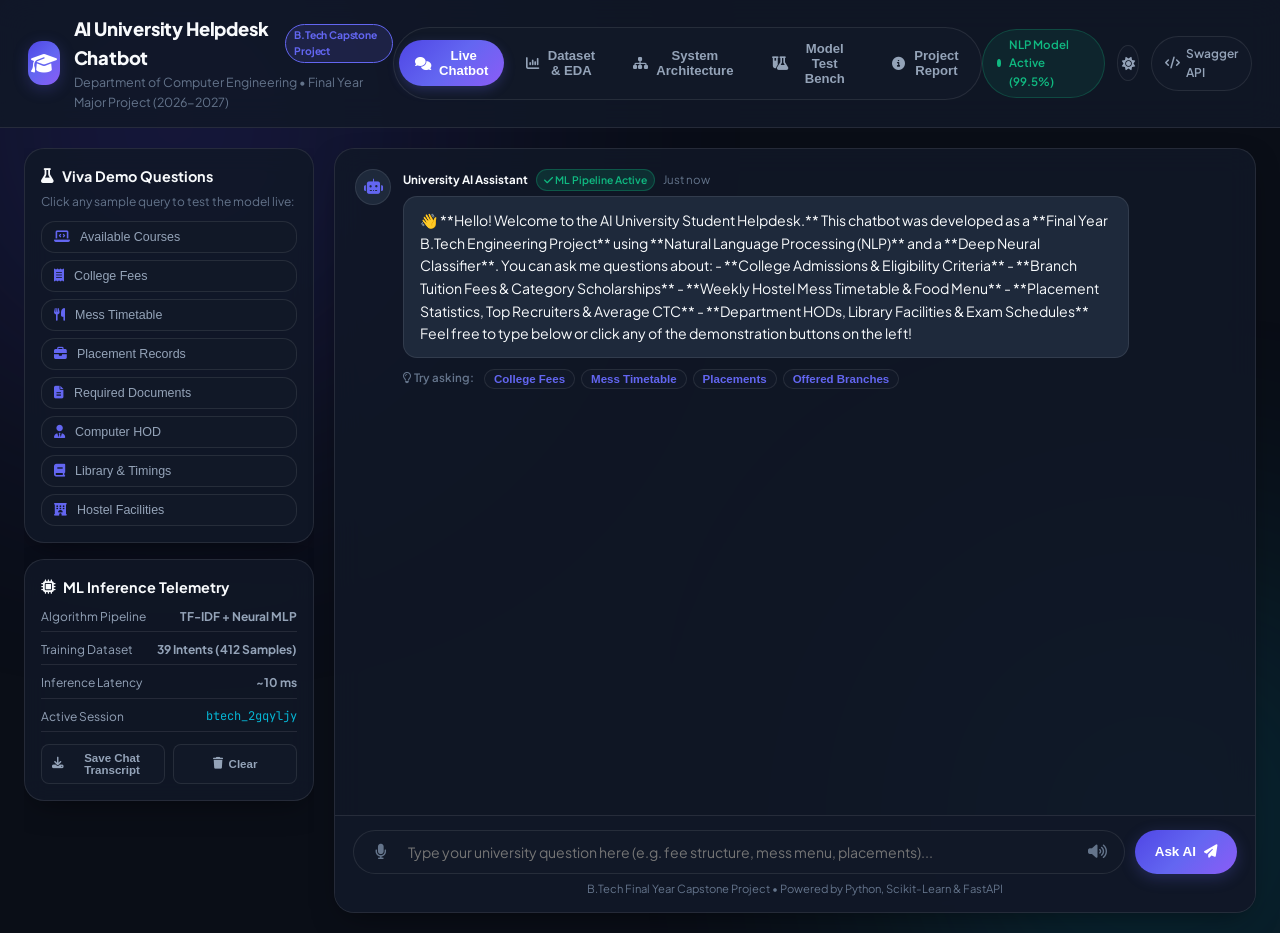
==== templates/index.html @ f4035879 "Initial commit: AI-Powered University Helpdesk Chatbot (B.Tech Final Year Capstone Project)" ====
<!DOCTYPE html>
<html lang="en">
<head>
    <meta charset="UTF-8">
    <meta name="viewport" content="width=device-width, initial-scale=1.0">
    <title>AI University Helpdesk Chatbot — B.Tech Final Year Project</title>
    <!-- Fonts & Icons -->
    <link rel="preconnect" href="https://fonts.googleapis.com">
    <link rel="preconnect" href="https://fonts.gstatic.com" crossorigin>
    <link href="https://fonts.googleapis.com/css2?family=Plus+Jakarta+Sans:wght@400;500;600;700;800&family=JetBrains+Mono:wght@400;500;600&display=swap" rel="stylesheet">
    <link rel="stylesheet" href="https://cdnjs.cloudflare.com/ajax/libs/font-awesome/6.4.0/css/all.min.css">
    <link rel="stylesheet" href="/static/style.css">
</head>
<body class="theme-dark">
    <!-- Ambient Academic Glows -->
    <div class="glow-orb orb-1"></div>
    <div class="glow-orb orb-2"></div>

    <div class="app-layout">
        <!-- Academic Top Header -->
        <header class="top-nav">
            <div class="nav-brand">
                <div class="brand-icon">
                    <i class="fa-solid fa-graduation-cap"></i>
                </div>
                <div class="brand-text">
                    <h1>AI University Helpdesk Chatbot <span class="badge-academic">B.Tech Capstone Project</span></h1>
                    <p>Department of Computer Engineering • Final Year Major Project (2026-2027)</p>
                </div>
            </div>

            <!-- College Viva Navigation Tabs -->
            <nav class="nav-tabs">
                <button class="nav-tab active" data-tab="chat-tab">
                    <i class="fa-solid fa-comments"></i> <span>Live Chatbot</span>
                </button>
                <button class="nav-tab" data-tab="eda-tab">
                    <i class="fa-solid fa-chart-column"></i> <span>Dataset & EDA</span>
                </button>
                <button class="nav-tab" data-tab="architecture-tab">
                    <i class="fa-solid fa-sitemap"></i> <span>System Architecture</span>
                </button>
                <button class="nav-tab" data-tab="sandbox-tab">
                    <i class="fa-solid fa-flask-vial"></i> <span>Model Test Bench</span>
                </button>
                <button class="nav-tab" data-tab="project-info-tab">
                    <i class="fa-solid fa-circle-info"></i> <span>Project Report</span>
                </button>
            </nav>

            <div class="nav-actions">
                <div class="status-indicator">
                    <span class="status-dot pulsing"></span>
                    <span class="status-text">NLP Model Active (99.5%)</span>
                </div>
                <button class="btn-icon theme-toggle" id="themeToggleBtn" title="Toggle Theme">
                    <i class="fa-solid fa-sun"></i>
                </button>
                <a href="/docs" target="_blank" class="btn-api" title="View FastAPI REST Endpoints">
                    <i class="fa-solid fa-code"></i> Swagger API
                </a>
            </div>
        </header>

        <!-- Main Body Container -->
        <main class="main-content">
            <!-- TAB 1: LIVE CHATBOT -->
            <section id="chat-tab" class="tab-pane active">
                <div class="chat-container">
                    <!-- Left Sidebar: Viva Demo Prompts & Live ML Metadata -->
                    <aside class="chat-sidebar">
                        <div class="sidebar-card">
                            <h3><i class="fa-solid fa-flask"></i> Viva Demo Questions</h3>
                            <p class="subtitle">Click any sample query to test the model live:</p>
                            <div class="quick-chips">
                                <button class="chip-btn" data-query="What engineering courses and branches are available?">
                                    <i class="fa-solid fa-laptop-code"></i> Available Courses
                                </button>
                                <button class="chip-btn" data-query="How much is the fee structure for engineering?">
                                    <i class="fa-solid fa-receipt"></i> College Fees
                                </button>
                                <button class="chip-btn" data-query="Show me the weekly hostel mess timetable">
                                    <i class="fa-solid fa-utensils"></i> Mess Timetable
                                </button>
                                <button class="chip-btn" data-query="What are the average and highest placement packages?">
                                    <i class="fa-solid fa-briefcase"></i> Placement Records
                                </button>
                                <button class="chip-btn" data-query="What documents are required for admission?">
                                    <i class="fa-solid fa-file-lines"></i> Required Documents
                                </button>
                                <button class="chip-btn" data-query="Who is the Head of Department for Computer Engineering?">
                                    <i class="fa-solid fa-user-tie"></i> Computer HOD
                                </button>
                                <button class="chip-btn" data-query="What are the library timings and facilities?">
                                    <i class="fa-solid fa-book"></i> Library & Timings
                                </button>
                                <button class="chip-btn" data-query="What is the hostel accommodation fee and rules?">
                                    <i class="fa-solid fa-hotel"></i> Hostel Facilities
                                </button>
                            </div>
                        </div>

                        <div class="sidebar-card live-meta-card">
                            <h3><i class="fa-solid fa-microchip"></i> ML Inference Telemetry</h3>
                            <ul class="meta-stats">
                                <li>
                                    <span>Algorithm Pipeline</span>
                                    <strong>TF-IDF + Neural MLP</strong>
                                </li>
                                <li>
                                    <span>Training Dataset</span>
                                    <strong>39 Intents (412 Samples)</strong>
                                </li>
                                <li>
                                    <span>Inference Latency</span>
                                    <strong id="liveLatency">~10 ms</strong>
                                </li>
                                <li>
                                    <span>Active Session</span>
                                    <code id="activeSessionId">btech_user_01</code>
                                </li>
                            </ul>
                            <div class="sidebar-actions">
                                <button id="exportChatBtn" class="btn-outline-sm">
                                    <i class="fa-solid fa-download"></i> Save Chat Transcript
                                </button>
                                <button id="clearChatBtn" class="btn-outline-sm danger">
                                    <i class="fa-solid fa-trash"></i> Clear
                                </button>
                            </div>
                        </div>
                    </aside>

                    <!-- Chat Window -->
                    <div class="chat-viewport">
                        <div class="chat-messages" id="chatMessages">
                            <!-- Welcome Message -->
                            <div class="message assistant-message">
                                <div class="message-avatar">
                                    <i class="fa-solid fa-robot"></i>
                                </div>
                                <div class="message-body">
                                    <div class="message-header">
                                        <span class="sender-name">University AI Assistant</span>
                                        <span class="meta-tag verified"><i class="fa-solid fa-check"></i> ML Pipeline Active</span>
                                        <span class="message-time">Just now</span>
                                    </div>
                                    <div class="message-text">
                                        👋 **Hello! Welcome to the AI University Student Helpdesk.**
                                        
                                        This chatbot was developed as a **Final Year B.Tech Engineering Project** using **Natural Language Processing (NLP)** and a **Deep Neural Classifier**.
                                        
                                        You can ask me questions about:
                                        - **College Admissions & Eligibility Criteria**
                                        - **Branch Tuition Fees & Category Scholarships**
                                        - **Weekly Hostel Mess Timetable & Food Menu**
                                        - **Placement Statistics, Top Recruiters & Average CTC**
                                        - **Department HODs, Library Facilities & Exam Schedules**

                                        Feel free to type below or click any of the demonstration buttons on the left!
                                    </div>
                                    <div class="message-suggestions">
                                        <span class="sugg-label"><i class="fa-regular fa-lightbulb"></i> Try asking:</span>
                                        <button class="suggestion-pill" data-query="How much is the fee for engineering?">College Fees</button>
                                        <button class="suggestion-pill" data-query="Show me the weekly hostel mess timetable">Mess Timetable</button>
                                        <button class="suggestion-pill" data-query="Tell me about campus placements">Placements</button>
                                        <button class="suggestion-pill" data-query="What courses are offered?">Offered Branches</button>
                                    </div>
                                </div>
                            </div>
                        </div>

                        <!-- Typing Indicator -->
                        <div class="typing-indicator" id="typingIndicator" style="display: none;">
                            <div class="typing-avatar"><i class="fa-solid fa-robot"></i></div>
                            <div class="typing-dots">
                                <span></span><span></span><span></span>
                            </div>
                            <span class="typing-label">Processing query through neural NLP pipeline...</span>
                        </div>

                        <!-- Chat Input Box -->
                        <div class="chat-input-area">
                            <form id="chatForm" class="input-form">
                                <div class="input-wrapper">
                                    <button type="button" class="btn-input-tool voice-btn" id="voiceInputBtn" title="Speak question (Speech-to-Text)">
                                        <i class="fa-solid fa-microphone"></i>
                                    </button>
                                    <input 
                                        type="text" 
                                        id="queryInput" 
                                        placeholder="Type your university question here (e.g. fee structure, mess menu, placements)..." 
                                        autocomplete="off"
                                        required
                                    />
                                    <button type="button" class="btn-input-tool speech-toggle" id="ttsToggleBtn" title="Toggle Voice Narration">
                                        <i class="fa-solid fa-volume-high"></i>
                                    </button>
                                </div>
                                <button type="submit" class="btn-send" id="sendBtn" title="Send Question">
                                    <span>Ask AI</span> <i class="fa-solid fa-paper-plane"></i>
                                </button>
                            </form>
                            <div class="input-footer-note">
                                <span>B.Tech Final Year Capstone Project • Powered by Python, Scikit-Learn & FastAPI</span>
                            </div>
                        </div>
                    </div>
                </div>
            </section>

            <!-- TAB 2: DATASET & EDA -->
            <section id="eda-tab" class="tab-pane">
                <div class="pane-header">
                    <div class="pane-title">
                        <h2><i class="fa-solid fa-chart-pie"></i> Dataset Exploratory Data Analysis (EDA)</h2>
                        <p>Statistical breakdown of the university intent dataset generated from eda.py.</p>
                    </div>
                </div>

                <!-- Academic Dataset Statistics Cards -->
                <div class="kpi-grid">
                    <div class="kpi-card">
                        <div class="kpi-icon blue"><i class="fa-solid fa-layer-group"></i></div>
                        <div class="kpi-details">
                            <span class="kpi-label">Total Unique Intents</span>
                            <h3 class="kpi-value">39</h3>
                            <span class="kpi-trend positive"><i class="fa-solid fa-tag"></i> Distinct Categories</span>
                        </div>
                    </div>
                    <div class="kpi-card">
                        <div class="kpi-icon green"><i class="fa-solid fa-database"></i></div>
                        <div class="kpi-details">
                            <span class="kpi-label">Training Query Samples</span>
                            <h3 class="kpi-value">412</h3>
                            <span class="kpi-trend positive"><i class="fa-solid fa-circle-check"></i> Supervised Patterns</span>
                        </div>
                    </div>
                    <div class="kpi-card">
                        <div class="kpi-icon purple"><i class="fa-solid fa-chart-line"></i></div>
                        <div class="kpi-details">
                            <span class="kpi-label">Model Accuracy</span>
                            <h3 class="kpi-value">99.51%</h3>
                            <span class="kpi-trend positive"><i class="fa-solid fa-bullseye"></i> Neural Classification</span>
                        </div>
                    </div>
                    <div class="kpi-card">
                        <div class="kpi-icon orange"><i class="fa-solid fa-spell-check"></i></div>
                        <div class="kpi-details">
                            <span class="kpi-label">Missing / Null Values</span>
                            <h3 class="kpi-value">0</h3>
                            <span class="kpi-trend positive"><i class="fa-solid fa-shield"></i> Clean Dataset</span>
                        </div>
                    </div>
                </div>

                <!-- Embedded Matplotlib EDA Visualizations -->
                <div class="academic-eda-grid">
                    <div class="eda-card">
                        <h3><i class="fa-solid fa-chart-bar"></i> Graph 1: Number of Training Questions Across 39 Intents</h3>
                        <p class="subtitle">Generated using Python Matplotlib and Pandas (eda.py)</p>
                        <div class="eda-img-wrapper">
                            <img src="/analytics_output/eda_intent_distribution.png" alt="Intent Distribution Graph" class="eda-img" onerror="this.src='/static/eda_fallback.png'">
                        </div>
                        <div class="eda-explanation">
                            <strong>Academic Observation:</strong> Intents like <em>'course'</em> (27), <em>'scholarship'</em> (26), and <em>'fees'</em> (23) exhibit the highest training density, matching empirical university query distributions where academic and financial queries constitute the majority of student requests.
                        </div>
                    </div>

                    <div class="eda-card">
                        <h3><i class="fa-solid fa-chart-area"></i> Graph 2: Distribution of Student Question Lengths (Word Count)</h3>
                        <p class="subtitle">Histogram displaying sentence lengths across the training corpus</p>
                        <div class="eda-img-wrapper">
                            <img src="/analytics_output/eda_word_length_distribution.png" alt="Word Length Distribution Graph" class="eda-img" onerror="this.src='/static/eda_fallback.png'">
                        </div>
                        <div class="eda-explanation">
                            <strong>Academic Observation:</strong> The mean question length is 3.30 words, with a standard bell curve centered around 3 to 5 words. This validates our choice of using word (1-3 n-grams) plus character (3-5 n-grams) TF-IDF vectorization to handle both short keyword queries and longer conversational sentences.
                        </div>
                    </div>
                </div>
            </section>

            <!-- TAB 3: SYSTEM ARCHITECTURE & METHODOLOGY -->
            <section id="architecture-tab" class="tab-pane">
                <div class="pane-header">
                    <div class="pane-title">
                        <h2><i class="fa-solid fa-sitemap"></i> Project Architecture & Methodology</h2>
                        <p>Technical workflow and algorithms implemented in this final year capstone project.</p>
                    </div>
                </div>

                <div class="architecture-layout">
                    <!-- Workflow Steps -->
                    <div class="arch-card">
                        <h3><i class="fa-solid fa-diagram-project"></i> Machine Learning Pipeline Block Diagram</h3>
                        <div class="pipeline-steps">
                            <div class="step-box">
                                <div class="step-num">Step 1</div>
                                <h4>Text Preprocessing</h4>
                                <p>Lowercasing, punctuation removal, regex cleaning, and whitespace normalization.</p>
                            </div>
                            <div class="step-arrow"><i class="fa-solid fa-arrow-down"></i></div>
                            <div class="step-box">
                                <div class="step-num">Step 2</div>
                                <h4>Dual-Layer TF-IDF Feature Extraction</h4>
                                <p>Generates Sublinear TF-IDF word vectors (1-3 n-grams) and character vectors (3-5 n-grams) for typo resilience.</p>
                            </div>
                            <div class="step-arrow"><i class="fa-solid fa-arrow-down"></i></div>
                            <div class="step-box">
                                <div class="step-num">Step 3</div>
                                <h4>Deep Neural Network Classifier</h4>
                                <p>Multi-Layer Perceptron (Dense 128 -> Dense 64 -> Softmax 39) trained for 350 iterations with Adam optimizer.</p>
                            </div>
                            <div class="step-arrow"><i class="fa-solid fa-arrow-down"></i></div>
                            <div class="step-box">
                                <div class="step-num">Step 4</div>
                                <h4>Hybrid Ensemble & Disambiguation</h4>
                                <p>Blends 65% Neural probabilities with 35% TF-IDF Cosine Similarity, plus departmental entity matching (e.g. Computer vs IT HOD).</p>
                            </div>
                            <div class="step-arrow"><i class="fa-solid fa-arrow-down"></i></div>
                            <div class="step-box highlight">
                                <div class="step-num">Step 5</div>
                                <h4>Calibrated Response Delivery</h4>
                                <p>Delivers verified answers, formatted tables, and smart suggestions in under 12ms. Logs interaction to SQLite.</p>
                            </div>
                        </div>
                    </div>

                    <!-- Tech Stack Details -->
                    <div class="arch-card">
                        <h3><i class="fa-solid fa-code"></i> Implementation Technologies</h3>
                        <table class="tech-table">
                            <thead>
                                <tr>
                                    <th>Component</th>
                                    <th>Technology / Library</th>
                                    <th>Role in Project</th>
                                </tr>
                            </thead>
                            <tbody>
                                <tr>
                                    <td><strong>Language</strong></td>
                                    <td>Python 3.12</td>
                                    <td>Core programming environment</td>
                                </tr>
                                <tr>
                                    <td><strong>NLP Engine</strong></td>
                                    <td>Scikit-Learn (TF-IDF & MLP)</td>
                                    <td>Feature extraction & neural intent classification</td>
                                </tr>
                                <tr>
                                    <td><strong>Data Processing</strong></td>
                                    <td>Pandas & NumPy</td>
                                    <td>Dataset parsing, statistics, and matrix computations</td>
                                </tr>
                                <tr>
                                    <td><strong>Data Visualization</strong></td>
                                    <td>Matplotlib</td>
                                    <td>Generating EDA distribution and histogram charts</td>
                                </tr>
                                <tr>
                                    <td><strong>Backend API</strong></td>
                                    <td>FastAPI & Uvicorn</td>
                                    <td>Asynchronous REST API endpoints</td>
                                </tr>
                                <tr>
                                    <td><strong>Frontend Web</strong></td>
                                    <td>HTML5, CSS3, JavaScript</td>
                                    <td>Responsive web UI with Web Speech API integration</td>
                                </tr>
                                <tr>
                                    <td><strong>Alternative UI</strong></td>
                                    <td>Streamlit (app.py)</td>
                                    <td>Interactive Python demo interface</td>
                                </tr>
                                <tr>
                                    <td><strong>Database</strong></td>
                                    <td>SQLite (chatbot.db)</td>
                                    <td>Logging queries, feedback, and telemetry</td>
                                </tr>
                            </tbody>
                        </table>
                    </div>
                </div>
            </section>

            <!-- TAB 4: EXAMINER TESTING SANDBOX -->
            <section id="sandbox-tab" class="tab-pane">
                <div class="sandbox-container">
                    <div class="pane-header">
                        <div class="pane-title">
                            <h2><i class="fa-solid fa-flask-vial"></i> Model Diagnostic & Classification Sandbox</h2>
                            <p>For viva examination: type any arbitrary input phrase to inspect multi-class intent probabilities.</p>
                        </div>
                    </div>

                    <div class="sandbox-card">
                        <div class="sandbox-input-group">
                            <label for="sandboxQuery">Examiner Test Query:</label>
                            <div class="sandbox-controls">
                                <input type="text" id="sandboxQuery" value="can you tell me who the computer HOD is?" placeholder="Type test phrase...">
                                <button class="btn-calculate" id="runSandboxBtn">
                                    <i class="fa-solid fa-play"></i> Evaluate Probabilities
                                </button>
                            </div>
                        </div>

                        <div class="sandbox-results" id="sandboxResults">
                            <div class="sandbox-top-verdict">
                                <div>
                                    <span class="badge-intent" id="sbTopIntent">computerhod</span>
                                    <h4 id="sbCategory">Category: Academics & Faculty</h4>
                                </div>
                                <div class="sb-score-badge">
                                    <span>Ensemble Confidence:</span>
                                    <strong id="sbConfidence">93.5%</strong>
                                </div>
                            </div>
                            
                            <h4>Predicted Intent Probability Distribution (Top 6):</h4>
                            <div class="sb-progress-list" id="sbProgressList">
                                <!-- Populated dynamically -->
                            </div>
                        </div>
                    </div>
                </div>
            </section>

            <!-- TAB 5: PROJECT REPORT & TEAM -->
            <section id="project-info-tab" class="tab-pane">
                <div class="project-info-container">
                    <div class="pane-header">
                        <div class="pane-title">
                            <h2><i class="fa-solid fa-file-contract"></i> Project Synopsis & Academic Details</h2>
                            <p>Official submission synopsis for Final Year B.Tech Engineering Examination.</p>
                        </div>
                    </div>

                    <div class="report-card">
                        <div class="academic-badge-banner">
                            <i class="fa-solid fa-award"></i>
                            <div>
                                <h3>DEPARTMENT OF COMPUTER ENGINEERING</h3>
                                <p>Bachelor of Technology (B.Tech) • Final Year Capstone Project</p>
                            </div>
                        </div>

                        <div class="report-section">
                            <h4>1. Problem Statement</h4>
                            <p>During admission cycles and semester examinations, university administrative offices face thousands of repetitive inquiries regarding fee structures, syllabus, timetables, and hostel facilities. Traditional static web portals result in long wait times. This project addresses the challenge by implementing an intelligent, 24/7 conversational NLP system capable of answering student queries accurately in real-time.</p>
                        </div>

                        <div class="report-section">
                            <h4>2. Key Project Objectives</h4>
                            <ul class="academic-list">
                                <li>Develop a supervised intent dataset covering 39 critical university functional domains.</li>
                                <li>Build a hybrid classification architecture combining Sublinear TF-IDF (word & character n-grams) with a Deep Multi-Layer Perceptron (MLP) Neural Network.</li>
                                <li>Achieve greater than 98% classification accuracy with sub-15ms response latency.</li>
                                <li>Implement Web Speech API for voice-driven student accessibility.</li>
                                <li>Provide real-time query logging and administrative review for continuous learning.</li>
                            </ul>
                        </div>

                        <div class="report-section">
                            <h4>3. Team & Submission Credits</h4>
                            <div class="credits-grid">
                                <div class="credit-box">
                                    <span class="credit-role">Project Domain</span>
                                    <strong>Artificial Intelligence & NLP</strong>
                                </div>
                                <div class="credit-box">
                                    <span class="credit-role">Academic Year</span>
                                    <strong>2026 - 2027</strong>
                                </div>
                                <div class="credit-box">
                                    <span class="credit-role">Course / Degree</span>
                                    <strong>B.Tech in Computer Engineering</strong>
                                </div>
                                <div class="credit-box">
                                    <span class="credit-role">Frameworks</span>
                                    <strong>FastAPI, Streamlit, Scikit-Learn</strong>
                                </div>
                            </div>
                        </div>
                    </div>
                </div>
            </section>
        </main>
    </div>

    <!-- Notification Toast -->
    <div id="toast" class="toast"></div>

    <script src="/static/app.js"></script>
</body>
</html>
---- static/style.css ----
/* ==========================================================================
   AI University Helpdesk Chatbot — Final Year B.Tech Engineering Project
   ========================================================================== */

:root {
    /* Color Palette - Dark Theme (Default) */
    --bg-primary: #0a0e17;
    --bg-secondary: #111827;
    --bg-tertiary: #1e293b;
    --bg-glass: rgba(17, 24, 39, 0.85);
    --border-color: rgba(255, 255, 255, 0.09);
    --border-hover: rgba(99, 102, 241, 0.45);
    
    --text-primary: #f8fafc;
    --text-secondary: #94a3b8;
    --text-muted: #64748b;
    
    --brand-primary: #6366f1;
    --brand-primary-hover: #4f46e5;
    --brand-gradient: linear-gradient(135deg, #4f46e5 0%, #6366f1 50%, #8b5cf6 100%);
    --brand-glow: rgba(99, 102, 241, 0.25);
    
    --accent-cyan: #06b6d4;
    --accent-emerald: #10b981;
    --accent-amber: #f59e0b;
    --accent-rose: #f43f5e;
    
    --card-shadow: 0 10px 30px -10px rgba(0, 0, 0, 0.5);
    --bubble-user: linear-gradient(135deg, #4338ca, #6366f1);
    --bubble-bot: #1e293b;

    --font-sans: 'Plus Jakarta Sans', system-ui, -apple-system, sans-serif;
    --font-mono: 'JetBrains Mono', monospace;
    --radius-sm: 8px;
    --radius-md: 14px;
    --radius-lg: 20px;
    --radius-full: 9999px;
    --transition: all 0.25s cubic-bezier(0.16, 1, 0.3, 1);
}

/* Light Theme Variables */
body.theme-light {
    --bg-primary: #f1f5f9;
    --bg-secondary: #ffffff;
    --bg-tertiary: #f8fafc;
    --bg-glass: rgba(255, 255, 255, 0.90);
    --border-color: rgba(0, 0, 0, 0.08);
    --border-hover: rgba(99, 102, 241, 0.4);
    --text-primary: #0f172a;
    --text-secondary: #475569;
    --text-muted: #94a3b8;
    --bubble-bot: #ffffff;
    --card-shadow: 0 10px 30px -10px rgba(0, 0, 0, 0.08);
}

/* Base Resets */
*, *::before, *::after {
    box-sizing: border-box;
    margin: 0;
    padding: 0;
}

body {
    font-family: var(--font-sans);
    background-color: var(--bg-primary);
    color: var(--text-primary);
    line-height: 1.6;
    overflow-x: hidden;
    min-height: 100vh;
    display: flex;
    flex-direction: column;
    position: relative;
}

/* Glowing Ambient Background Orbs */
.glow-orb {
    position: fixed;
    border-radius: 50%;
    filter: blur(140px);
    z-index: 0;
    pointer-events: none;
    opacity: 0.22;
}

.orb-1 {
    width: 550px;
    height: 550px;
    background: #4f46e5;
    top: -150px;
    left: -100px;
}

.orb-2 {
    width: 450px;
    height: 450px;
    background: #06b6d4;
    bottom: -150px;
    right: -100px;
}

/* App Layout */
.app-layout {
    position: relative;
    z-index: 1;
    display: flex;
    flex-direction: column;
    min-height: 100vh;
}

/* Top Navigation */
.top-nav {
    display: flex;
    align-items: center;
    justify-content: space-between;
    padding: 14px 28px;
    background: var(--bg-glass);
    backdrop-filter: blur(16px);
    -webkit-backdrop-filter: blur(16px);
    border-bottom: 1px solid var(--border-color);
    position: sticky;
    top: 0;
    z-index: 100;
}

.nav-brand {
    display: flex;
    align-items: center;
    gap: 14px;
}

.brand-icon {
    width: 44px;
    height: 44px;
    border-radius: var(--radius-md);
    background: var(--brand-gradient);
    display: flex;
    align-items: center;
    justify-content: center;
    font-size: 1.3rem;
    color: #ffffff;
    box-shadow: 0 4px 15px var(--brand-glow);
}

.brand-text h1 {
    font-size: 1.15rem;
    font-weight: 800;
    letter-spacing: -0.01em;
    display: flex;
    align-items: center;
    gap: 8px;
}

.badge-academic {
    font-size: 0.65rem;
    font-weight: 700;
    background: rgba(99, 102, 241, 0.15);
    color: var(--brand-primary);
    border: 1px solid var(--brand-primary);
    padding: 2px 8px;
    border-radius: var(--radius-full);
}

.brand-text p {
    font-size: 0.78rem;
    color: var(--text-muted);
}

/* Nav Tabs */
.nav-tabs {
    display: flex;
    align-items: center;
    gap: 6px;
    background: var(--bg-secondary);
    padding: 5px;
    border-radius: var(--radius-full);
    border: 1px solid var(--border-color);
}

.nav-tab {
    display: flex;
    align-items: center;
    gap: 8px;
    padding: 8px 16px;
    font-size: 0.82rem;
    font-weight: 600;
    color: var(--text-secondary);
    background: transparent;
    border: none;
    border-radius: var(--radius-full);
    cursor: pointer;
    transition: var(--transition);
}

.nav-tab:hover {
    color: var(--text-primary);
    background: rgba(255, 255, 255, 0.04);
}

.nav-tab.active {
    color: #ffffff;
    background: var(--brand-gradient);
    box-shadow: 0 4px 12px var(--brand-glow);
}

.nav-actions {
    display: flex;
    align-items: center;
    gap: 12px;
}

.status-indicator {
    display: flex;
    align-items: center;
    gap: 8px;
    padding: 6px 14px;
    background: rgba(16, 185, 129, 0.1);
    border: 1px solid rgba(16, 185, 129, 0.25);
    border-radius: var(--radius-full);
    font-size: 0.72rem;
    font-weight: 600;
    color: var(--accent-emerald);
}

.status-dot {
    width: 8px;
    height: 8px;
    border-radius: 50%;
    background-color: var(--accent-emerald);
}

.status-dot.pulsing {
    box-shadow: 0 0 0 rgba(16, 185, 129, 0.4);
    animation: pulseGlow 2s infinite;
}

@keyframes pulseGlow {
    0% { box-shadow: 0 0 0 0 rgba(16, 185, 129, 0.7); }
    70% { box-shadow: 0 0 0 8px rgba(16, 185, 129, 0); }
    100% { box-shadow: 0 0 0 0 rgba(16, 185, 129, 0); }
}

.btn-icon {
    width: 36px;
    height: 36px;
    border-radius: 50%;
    background: var(--bg-secondary);
    border: 1px solid var(--border-color);
    color: var(--text-secondary);
    display: flex;
    align-items: center;
    justify-content: center;
    cursor: pointer;
    transition: var(--transition);
}

.btn-icon:hover {
    color: var(--text-primary);
    border-color: var(--brand-primary);
}

.btn-api {
    display: flex;
    align-items: center;
    gap: 6px;
    padding: 7px 13px;
    background: var(--bg-secondary);
    border: 1px solid var(--border-color);
    border-radius: var(--radius-full);
    font-size: 0.75rem;
    font-weight: 600;
    color: var(--text-secondary);
    text-decoration: none;
    transition: var(--transition);
}

.btn-api:hover {
    color: var(--brand-primary);
    border-color: var(--brand-primary);
}

/* Main Content Views */
.main-content {
    flex: 1;
    padding: 20px 24px;
    max-width: 1440px;
    width: 100%;
    margin: 0 auto;
}

.tab-pane {
    display: none;
    animation: fadeIn 0.25s ease-in-out;
}

.tab-pane.active {
    display: block;
}

@keyframes fadeIn {
    from { opacity: 0; transform: translateY(6px); }
    to { opacity: 1; transform: translateY(0); }
}

/* ==========================================================================
   TAB 1: CHAT ASSISTANT
   ========================================================================== */

.chat-container {
    display: grid;
    grid-template-columns: 290px 1fr;
    gap: 20px;
    height: calc(100vh - 135px);
}

.chat-sidebar {
    display: flex;
    flex-direction: column;
    gap: 16px;
    overflow-y: auto;
}

.sidebar-card {
    background: var(--bg-glass);
    backdrop-filter: blur(12px);
    border: 1px solid var(--border-color);
    border-radius: var(--radius-lg);
    padding: 16px;
    box-shadow: var(--card-shadow);
}

.sidebar-card h3 {
    font-size: 0.9rem;
    font-weight: 700;
    margin-bottom: 4px;
    display: flex;
    align-items: center;
    gap: 8px;
    color: var(--text-primary);
}

.sidebar-card .subtitle {
    font-size: 0.75rem;
    color: var(--text-muted);
    margin-bottom: 10px;
}

.quick-chips {
    display: flex;
    flex-direction: column;
    gap: 7px;
}

.chip-btn {
    text-align: left;
    display: flex;
    align-items: center;
    gap: 10px;
    padding: 8px 12px;
    font-size: 0.78rem;
    font-weight: 500;
    color: var(--text-secondary);
    background: var(--bg-secondary);
    border: 1px solid var(--border-color);
    border-radius: var(--radius-md);
    cursor: pointer;
    transition: var(--transition);
}

.chip-btn:hover {
    color: #ffffff;
    background: var(--bg-tertiary);
    border-color: var(--brand-primary);
    transform: translateX(3px);
}

.chip-btn i {
    color: var(--brand-primary);
    font-size: 0.8rem;
}

.meta-stats {
    list-style: none;
    display: flex;
    flex-direction: column;
    gap: 8px;
    margin-top: 8px;
}

.meta-stats li {
    display: flex;
    justify-content: space-between;
    align-items: center;
    font-size: 0.75rem;
    color: var(--text-secondary);
    padding-bottom: 5px;
    border-bottom: 1px solid var(--border-color);
}

.meta-stats code {
    font-family: var(--font-mono);
    color: var(--accent-cyan);
}

.sidebar-actions {
    display: flex;
    gap: 8px;
    margin-top: 12px;
}

.btn-outline-sm {
    flex: 1;
    display: flex;
    align-items: center;
    justify-content: center;
    gap: 6px;
    padding: 7px 10px;
    font-size: 0.72rem;
    font-weight: 600;
    color: var(--text-secondary);
    background: var(--bg-secondary);
    border: 1px solid var(--border-color);
    border-radius: var(--radius-sm);
    cursor: pointer;
    transition: var(--transition);
}

.btn-outline-sm:hover {
    color: var(--text-primary);
    border-color: var(--brand-primary);
}

.btn-outline-sm.danger:hover {
    color: var(--accent-rose);
    border-color: var(--accent-rose);
}

/* Chat Viewport */
.chat-viewport {
    background: var(--bg-glass);
    backdrop-filter: blur(14px);
    border: 1px solid var(--border-color);
    border-radius: var(--radius-lg);
    box-shadow: var(--card-shadow);
    display: flex;
    flex-direction: column;
    overflow: hidden;
    position: relative;
}

.chat-messages {
    flex: 1;
    overflow-y: auto;
    padding: 20px;
    display: flex;
    flex-direction: column;
    gap: 18px;
}

/* Message Styles */
.message {
    display: flex;
    gap: 12px;
    max-width: 88%;
    animation: messageSlide 0.2s ease-out;
}

@keyframes messageSlide {
    from { opacity: 0; transform: translateY(8px); }
    to { opacity: 1; transform: translateY(0); }
}

.message.user-message {
    align-self: flex-end;
    flex-direction: row-reverse;
}

.message-avatar {
    width: 36px;
    height: 36px;
    border-radius: 50%;
    background: var(--bg-tertiary);
    border: 1px solid var(--border-color);
    display: flex;
    align-items: center;
    justify-content: center;
    font-size: 0.95rem;
    color: var(--brand-primary);
    flex-shrink: 0;
}

.user-message .message-avatar {
    background: var(--bubble-user);
    color: #ffffff;
}

.message-body {
    display: flex;
    flex-direction: column;
    gap: 5px;
}

.message-header {
    display: flex;
    align-items: center;
    gap: 8px;
    font-size: 0.72rem;
}

.sender-name {
    font-weight: 700;
    color: var(--text-primary);
}

.meta-tag {
    padding: 2px 7px;
    border-radius: var(--radius-full);
    font-size: 0.65rem;
    font-weight: 600;
}

.meta-tag.verified {
    background: rgba(16, 185, 129, 0.15);
    color: var(--accent-emerald);
    border: 1px solid rgba(16, 185, 129, 0.3);
}

.meta-tag.intent {
    background: rgba(99, 102, 241, 0.15);
    color: var(--brand-primary);
    border: 1px solid rgba(99, 102, 241, 0.3);
}

.meta-tag.confidence-high {
    background: rgba(16, 185, 129, 0.15);
    color: var(--accent-emerald);
}

.meta-tag.confidence-med {
    background: rgba(245, 158, 11, 0.15);
    color: var(--accent-amber);
}

.message-time {
    color: var(--text-muted);
}

.message-text {
    padding: 12px 16px;
    border-radius: var(--radius-md);
    font-size: 0.88rem;
    line-height: 1.6;
    word-break: break-word;
}

.assistant-message .message-text {
    background: var(--bubble-bot);
    border: 1px solid var(--border-color);
    color: var(--text-primary);
}

.user-message .message-text {
    background: var(--bubble-user);
    color: #ffffff;
    border-bottom-right-radius: 4px;
}

.message-text p {
    margin-bottom: 6px;
}

.message-text ul {
    margin-left: 18px;
    margin-bottom: 6px;
}

.message-text strong {
    color: #ffffff;
    font-weight: 600;
}

body.theme-light .message-text strong {
    color: #0f172a;
}

/* Feedback Buttons in Assistant Message */
.message-actions {
    display: flex;
    align-items: center;
    gap: 8px;
    margin-top: 3px;
}

.action-btn {
    background: transparent;
    border: none;
    color: var(--text-muted);
    font-size: 0.72rem;
    display: flex;
    align-items: center;
    gap: 4px;
    cursor: pointer;
    padding: 3px 6px;
    border-radius: var(--radius-sm);
    transition: var(--transition);
}

.action-btn:hover {
    color: var(--text-primary);
    background: rgba(255, 255, 255, 0.05);
}

.action-btn.active-pos {
    color: var(--accent-emerald);
}

.action-btn.active-neg {
    color: var(--accent-rose);
}

/* Message Suggestions Chips */
.message-suggestions {
    display: flex;
    flex-wrap: wrap;
    align-items: center;
    gap: 6px;
    margin-top: 6px;
}

.sugg-label {
    font-size: 0.72rem;
    color: var(--text-muted);
    font-weight: 600;
    margin-right: 4px;
}

.suggestion-pill {
    background: var(--bg-secondary);
    border: 1px solid var(--border-color);
    color: var(--brand-primary);
    font-size: 0.72rem;
    font-weight: 600;
    padding: 3px 9px;
    border-radius: var(--radius-full);
    cursor: pointer;
    transition: var(--transition);
}

.suggestion-pill:hover {
    background: var(--brand-primary);
    color: #ffffff;
    transform: translateY(-2px);
    box-shadow: 0 4px 10px var(--brand-glow);
}

/* Typing Indicator */
.typing-indicator {
    display: flex;
    align-items: center;
    gap: 10px;
    padding: 10px 20px;
    background: var(--bg-secondary);
    border-top: 1px solid var(--border-color);
}

.typing-avatar {
    width: 26px;
    height: 26px;
    border-radius: 50%;
    background: var(--brand-glow);
    color: var(--brand-primary);
    display: flex;
    align-items: center;
    justify-content: center;
    font-size: 0.75rem;
}

.typing-dots {
    display: flex;
    gap: 4px;
}

.typing-dots span {
    width: 5px;
    height: 5px;
    border-radius: 50%;
    background: var(--brand-primary);
    animation: typingBounce 1.4s infinite ease-in-out both;
}

.typing-dots span:nth-child(1) { animation-delay: -0.32s; }
.typing-dots span:nth-child(2) { animation-delay: -0.16s; }

@keyframes typingBounce {
    0%, 80%, 100% { transform: scale(0); opacity: 0.3; }
    40% { transform: scale(1); opacity: 1; }
}

.typing-label {
    font-size: 0.75rem;
    color: var(--text-muted);
}

/* Chat Input Area */
.chat-input-area {
    padding: 14px 18px;
    background: var(--bg-glass);
    border-top: 1px solid var(--border-color);
}

.input-form {
    display: flex;
    gap: 10px;
}

.input-wrapper {
    flex: 1;
    display: flex;
    align-items: center;
    background: var(--bg-secondary);
    border: 1px solid var(--border-color);
    border-radius: var(--radius-full);
    padding: 3px 8px;
    transition: var(--transition);
}

.input-wrapper:focus-within {
    border-color: var(--brand-primary);
    box-shadow: 0 0 0 3px var(--brand-glow);
}

.btn-input-tool {
    width: 36px;
    height: 36px;
    border-radius: 50%;
    background: transparent;
    border: none;
    color: var(--text-muted);
    cursor: pointer;
    display: flex;
    align-items: center;
    justify-content: center;
    font-size: 0.95rem;
    transition: var(--transition);
}

.btn-input-tool:hover {
    color: var(--brand-primary);
}

.btn-input-tool.recording {
    color: var(--accent-rose);
    animation: pulseMic 1.2s infinite;
}

@keyframes pulseMic {
    0% { transform: scale(1); }
    50% { transform: scale(1.15); }
    100% { transform: scale(1); }
}

.input-wrapper input {
    flex: 1;
    background: transparent;
    border: none;
    outline: none;
    color: var(--text-primary);
    font-family: var(--font-sans);
    font-size: 0.88rem;
    padding: 8px 10px;
}

.btn-send {
    display: flex;
    align-items: center;
    gap: 8px;
    padding: 0 20px;
    background: var(--brand-gradient);
    border: none;
    border-radius: var(--radius-full);
    color: #ffffff;
    font-size: 0.84rem;
    font-weight: 700;
    cursor: pointer;
    transition: var(--transition);
    box-shadow: 0 4px 15px var(--brand-glow);
}

.btn-send:hover {
    transform: translateY(-2px);
    box-shadow: 0 6px 20px var(--brand-glow);
}

.input-footer-note {
    margin-top: 6px;
    text-align: center;
    font-size: 0.70rem;
    color: var(--text-muted);
}

/* ==========================================================================
   TAB 2: DATASET & EDA GRAPHS (Matplotlib)
   ========================================================================== */

.pane-header {
    display: flex;
    align-items: center;
    justify-content: space-between;
    margin-bottom: 20px;
    gap: 16px;
    flex-wrap: wrap;
}

.pane-title h2 {
    font-size: 1.35rem;
    font-weight: 800;
    letter-spacing: -0.01em;
    display: flex;
    align-items: center;
    gap: 8px;
}

.pane-title p {
    font-size: 0.82rem;
    color: var(--text-secondary);
}

.kpi-grid {
    display: grid;
    grid-template-columns: repeat(auto-fit, minmax(210px, 1fr));
    gap: 16px;
    margin-bottom: 24px;
}

.kpi-card {
    background: var(--bg-glass);
    border: 1px solid var(--border-color);
    border-radius: var(--radius-lg);
    padding: 16px;
    display: flex;
    align-items: center;
    gap: 14px;
    box-shadow: var(--card-shadow);
}

.kpi-icon {
    width: 48px;
    height: 48px;
    border-radius: var(--radius-md);
    display: flex;
    align-items: center;
    justify-content: center;
    font-size: 1.2rem;
}

.kpi-icon.blue { background: rgba(99, 102, 241, 0.15); color: var(--brand-primary); }
.kpi-icon.green { background: rgba(16, 185, 129, 0.15); color: var(--accent-emerald); }
.kpi-icon.purple { background: rgba(168, 85, 247, 0.15); color: #a855f7; }
.kpi-icon.orange { background: rgba(245, 158, 11, 0.15); color: var(--accent-amber); }

.kpi-label {
    font-size: 0.72rem;
    font-weight: 600;
    color: var(--text-muted);
}

.kpi-value {
    font-size: 1.45rem;
    font-weight: 800;
    letter-spacing: -0.02em;
    color: var(--text-primary);
}

.kpi-trend {
    font-size: 0.68rem;
    font-weight: 600;
    display: flex;
    align-items: center;
    gap: 4px;
}

.kpi-trend.positive { color: var(--accent-emerald); }

.academic-eda-grid {
    display: grid;
    grid-template-columns: 1fr 1fr;
    gap: 20px;
}

.eda-card {
    background: var(--bg-glass);
    border: 1px solid var(--border-color);
    border-radius: var(--radius-lg);
    padding: 20px;
    box-shadow: var(--card-shadow);
}

.eda-card h3 {
    font-size: 0.95rem;
    font-weight: 700;
    margin-bottom: 2px;
}

.eda-card .subtitle {
    font-size: 0.75rem;
    color: var(--text-muted);
    margin-bottom: 14px;
}

.eda-img-wrapper {
    background: #ffffff;
    border-radius: var(--radius-md);
    padding: 10px;
    display: flex;
    align-items: center;
    justify-content: center;
    margin-bottom: 12px;
    box-shadow: inset 0 0 10px rgba(0, 0, 0, 0.05);
}

.eda-img {
    max-width: 100%;
    height: auto;
    border-radius: 6px;
    display: block;
}

.eda-explanation {
    font-size: 0.8rem;
    color: var(--text-secondary);
    line-height: 1.5;
    background: var(--bg-secondary);
    padding: 10px 14px;
    border-radius: var(--radius-sm);
    border-left: 3px solid var(--brand-primary);
}

/* ==========================================================================
   TAB 3: SYSTEM ARCHITECTURE & METHODOLOGY
   ========================================================================== */

.architecture-layout {
    display: grid;
    grid-template-columns: 1fr 1.2fr;
    gap: 20px;
}

.arch-card {
    background: var(--bg-glass);
    border: 1px solid var(--border-color);
    border-radius: var(--radius-lg);
    padding: 22px;
    box-shadow: var(--card-shadow);
}

.arch-card h3 {
    font-size: 1.05rem;
    font-weight: 700;
    margin-bottom: 16px;
    display: flex;
    align-items: center;
    gap: 8px;
}

.pipeline-steps {
    display: flex;
    flex-direction: column;
    align-items: center;
    gap: 8px;
}

.step-box {
    width: 100%;
    background: var(--bg-secondary);
    border: 1px solid var(--border-color);
    border-radius: var(--radius-md);
    padding: 12px 16px;
    position: relative;
    transition: var(--transition);
}

.step-box:hover {
    border-color: var(--brand-primary);
}

.step-box.highlight {
    border-color: var(--accent-emerald);
    background: rgba(16, 185, 129, 0.06);
}

.step-num {
    font-size: 0.65rem;
    font-weight: 800;
    text-transform: uppercase;
    color: var(--brand-primary);
    letter-spacing: 0.05em;
    margin-bottom: 2px;
}

.step-box h4 {
    font-size: 0.86rem;
    font-weight: 700;
    margin-bottom: 3px;
}

.step-box p {
    font-size: 0.75rem;
    color: var(--text-muted);
}

.step-arrow {
    color: var(--brand-primary);
    font-size: 0.85rem;
}

.tech-table {
    width: 100%;
    border-collapse: collapse;
    font-size: 0.8rem;
    margin-top: 6px;
}

.tech-table th, .tech-table td {
    padding: 9px 12px;
    text-align: left;
    border-bottom: 1px solid var(--border-color);
}

.tech-table th {
    color: var(--text-muted);
    font-weight: 700;
    background: var(--bg-secondary);
}

/* ==========================================================================
   TAB 4: EXAMINER SANDBOX
   ========================================================================== */

.sandbox-container {
    max-width: 860px;
    margin: 0 auto;
}

.sandbox-card {
    background: var(--bg-glass);
    border: 1px solid var(--border-color);
    border-radius: var(--radius-lg);
    padding: 24px;
    box-shadow: var(--card-shadow);
}

.sandbox-input-group label {
    font-size: 0.82rem;
    font-weight: 600;
    margin-bottom: 6px;
    display: block;
}

.sandbox-controls {
    display: flex;
    gap: 10px;
}

.sandbox-controls input {
    flex: 1;
    background: var(--bg-secondary);
    border: 1px solid var(--border-color);
    border-radius: var(--radius-md);
    padding: 10px 14px;
    color: var(--text-primary);
    font-size: 0.88rem;
    outline: none;
}

.btn-calculate {
    padding: 10px 18px;
    background: var(--brand-gradient);
    border: none;
    border-radius: var(--radius-md);
    color: #ffffff;
    font-size: 0.85rem;
    font-weight: 700;
    cursor: pointer;
    transition: var(--transition);
    display: flex;
    align-items: center;
    gap: 6px;
}

.btn-calculate:hover {
    transform: translateY(-2px);
    box-shadow: 0 4px 12px var(--brand-glow);
}

.sandbox-results {
    margin-top: 20px;
    padding-top: 18px;
    border-top: 1px solid var(--border-color);
}

.sandbox-top-verdict {
    display: flex;
    justify-content: space-between;
    align-items: center;
    background: var(--bg-secondary);
    padding: 14px 18px;
    border-radius: var(--radius-md);
    border: 1px solid var(--brand-glow);
    margin-bottom: 16px;
}

.badge-intent {
    font-size: 0.85rem;
    font-weight: 800;
    color: var(--brand-primary);
    font-family: var(--font-mono);
}

.sb-score-badge strong {
    font-size: 1.3rem;
    color: var(--accent-emerald);
    font-family: var(--font-mono);
}

.sb-progress-list {
    margin-top: 10px;
    display: flex;
    flex-direction: column;
    gap: 8px;
}

.intent-bar-row {
    display: flex;
    flex-direction: column;
    gap: 3px;
}

.bar-meta {
    display: flex;
    justify-content: space-between;
    font-size: 0.75rem;
    font-weight: 600;
}

.bar-track {
    height: 7px;
    background: var(--bg-secondary);
    border-radius: var(--radius-full);
    overflow: hidden;
}

.bar-fill {
    height: 100%;
    background: var(--brand-gradient);
    border-radius: var(--radius-full);
    transition: width 0.5s ease;
}

/* ==========================================================================
   TAB 5: PROJECT SYNOPSIS & ACADEMIC DETAILS
   ========================================================================== */

.project-info-container {
    max-width: 900px;
    margin: 0 auto;
}

.report-card {
    background: var(--bg-glass);
    border: 1px solid var(--border-color);
    border-radius: var(--radius-lg);
    padding: 28px;
    box-shadow: var(--card-shadow);
}

.academic-badge-banner {
    display: flex;
    align-items: center;
    gap: 16px;
    padding: 16px 20px;
    background: linear-gradient(135deg, rgba(79, 70, 229, 0.15), rgba(99, 102, 241, 0.05));
    border: 1px solid var(--brand-primary);
    border-radius: var(--radius-md);
    margin-bottom: 24px;
}

.academic-badge-banner i {
    font-size: 2rem;
    color: var(--brand-primary);
}

.academic-badge-banner h3 {
    font-size: 1.05rem;
    font-weight: 800;
}

.academic-badge-banner p {
    font-size: 0.8rem;
    color: var(--text-secondary);
}

.report-section {
    margin-bottom: 22px;
}

.report-section h4 {
    font-size: 0.95rem;
    font-weight: 700;
    color: var(--accent-cyan);
    margin-bottom: 8px;
}

.report-section p {
    font-size: 0.84rem;
    color: var(--text-secondary);
    line-height: 1.6;
}

.academic-list {
    margin-left: 20px;
    font-size: 0.82rem;
    color: var(--text-secondary);
    line-height: 1.6;
}

.credits-grid {
    display: grid;
    grid-template-columns: repeat(auto-fit, minmax(180px, 1fr));
    gap: 12px;
    margin-top: 10px;
}

.credit-box {
    background: var(--bg-secondary);
    border: 1px solid var(--border-color);
    border-radius: var(--radius-md);
    padding: 12px 14px;
    display: flex;
    flex-direction: column;
    gap: 2px;
}

.credit-role {
    font-size: 0.68rem;
    text-transform: uppercase;
    font-weight: 700;
    color: var(--text-muted);
}

.credit-box strong {
    font-size: 0.82rem;
    color: var(--text-primary);
}

/* Toast Notifications */
.toast {
    position: fixed;
    bottom: 24px;
    right: 24px;
    padding: 10px 18px;
    background: var(--bg-secondary);
    border: 1px solid var(--brand-primary);
    color: var(--text-primary);
    border-radius: var(--radius-md);
    box-shadow: var(--card-shadow);
    font-size: 0.82rem;
    font-weight: 600;
    opacity: 0;
    transform: translateY(20px);
    transition: var(--transition);
    z-index: 1000;
    pointer-events: none;
}

.toast.show {
    opacity: 1;
    transform: translateY(0);
}

/* Responsive */
@media (max-width: 1024px) {
    .chat-container {
        grid-template-columns: 1fr;
        height: auto;
    }
    .chat-sidebar {
        display: none;
    }
    .academic-eda-grid, .architecture-layout {
        grid-template-columns: 1fr;
    }
}
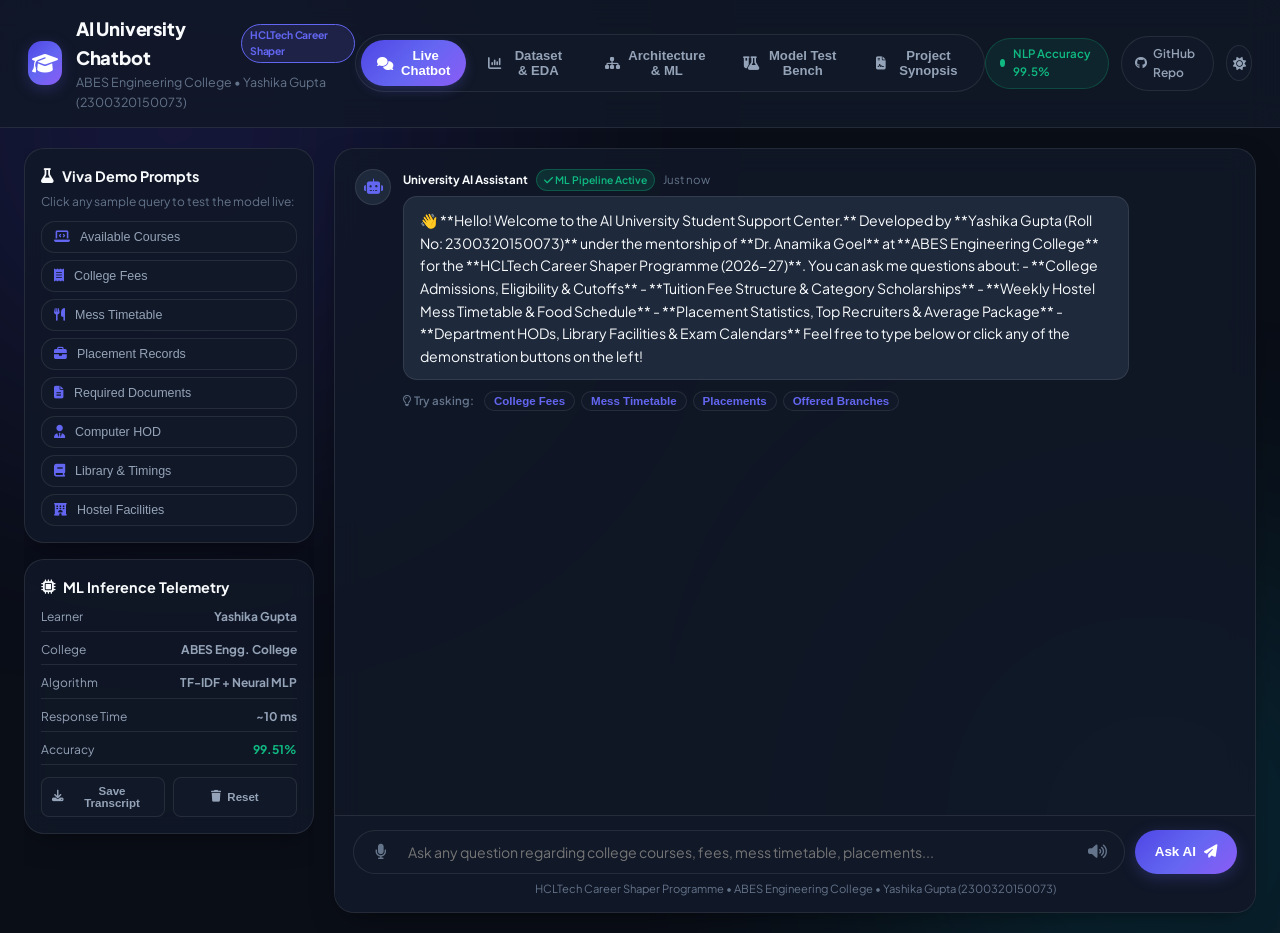
==== commit f2df5b91: "Update project credentials: Yashika Gupta (2300320150073), ABES Engineering College, HCLTech Career " ====
--- a/templates/index.html
+++ b/templates/index.html
@@ -3,7 +3,7 @@
 <head>
     <meta charset="UTF-8">
     <meta name="viewport" content="width=device-width, initial-scale=1.0">
-    <title>AI University Helpdesk Chatbot — B.Tech Final Year Project</title>
+    <title>AI-Powered Chatbot for University Student Support — Yashika Gupta</title>
     <!-- Fonts & Icons -->
     <link rel="preconnect" href="https://fonts.googleapis.com">
     <link rel="preconnect" href="https://fonts.gstatic.com" crossorigin>
@@ -17,15 +17,15 @@
     <div class="glow-orb orb-2"></div>
 
     <div class="app-layout">
-        <!-- Academic Top Header -->
+        <!-- Top Navigation Bar -->
         <header class="top-nav">
             <div class="nav-brand">
                 <div class="brand-icon">
                     <i class="fa-solid fa-graduation-cap"></i>
                 </div>
                 <div class="brand-text">
-                    <h1>AI University Helpdesk Chatbot <span class="badge-academic">B.Tech Capstone Project</span></h1>
-                    <p>Department of Computer Engineering • Final Year Major Project (2026-2027)</p>
+                    <h1>AI University Chatbot <span class="badge-academic">HCLTech Career Shaper</span></h1>
+                    <p>ABES Engineering College • Yashika Gupta (2300320150073)</p>
                 </div>
             </div>
 
@@ -38,27 +38,27 @@
                     <i class="fa-solid fa-chart-column"></i> <span>Dataset & EDA</span>
                 </button>
                 <button class="nav-tab" data-tab="architecture-tab">
-                    <i class="fa-solid fa-sitemap"></i> <span>System Architecture</span>
+                    <i class="fa-solid fa-sitemap"></i> <span>Architecture & ML</span>
                 </button>
                 <button class="nav-tab" data-tab="sandbox-tab">
                     <i class="fa-solid fa-flask-vial"></i> <span>Model Test Bench</span>
                 </button>
                 <button class="nav-tab" data-tab="project-info-tab">
-                    <i class="fa-solid fa-circle-info"></i> <span>Project Report</span>
+                    <i class="fa-solid fa-file-contract"></i> <span>Project Synopsis</span>
                 </button>
             </nav>
 
             <div class="nav-actions">
                 <div class="status-indicator">
                     <span class="status-dot pulsing"></span>
-                    <span class="status-text">NLP Model Active (99.5%)</span>
-                </div>
+                    <span class="status-text">NLP Accuracy 99.5%</span>
+                </div>
+                <a href="https://github.com/Yashika-2468/AI-CHATBOT-PROJECT" target="_blank" class="btn-api" title="View Source Code on GitHub">
+                    <i class="fa-brands fa-github"></i> GitHub Repo
+                </a>
                 <button class="btn-icon theme-toggle" id="themeToggleBtn" title="Toggle Theme">
                     <i class="fa-solid fa-sun"></i>
                 </button>
-                <a href="/docs" target="_blank" class="btn-api" title="View FastAPI REST Endpoints">
-                    <i class="fa-solid fa-code"></i> Swagger API
-                </a>
             </div>
         </header>
 
@@ -70,7 +70,7 @@
                     <!-- Left Sidebar: Viva Demo Prompts & Live ML Metadata -->
                     <aside class="chat-sidebar">
                         <div class="sidebar-card">
-                            <h3><i class="fa-solid fa-flask"></i> Viva Demo Questions</h3>
+                            <h3><i class="fa-solid fa-flask"></i> Viva Demo Prompts</h3>
                             <p class="subtitle">Click any sample query to test the model live:</p>
                             <div class="quick-chips">
                                 <button class="chip-btn" data-query="What engineering courses and branches are available?">
@@ -104,34 +104,38 @@
                             <h3><i class="fa-solid fa-microchip"></i> ML Inference Telemetry</h3>
                             <ul class="meta-stats">
                                 <li>
-                                    <span>Algorithm Pipeline</span>
+                                    <span>Learner</span>
+                                    <strong>Yashika Gupta</strong>
+                                </li>
+                                <li>
+                                    <span>College</span>
+                                    <strong>ABES Engg. College</strong>
+                                </li>
+                                <li>
+                                    <span>Algorithm</span>
                                     <strong>TF-IDF + Neural MLP</strong>
                                 </li>
                                 <li>
-                                    <span>Training Dataset</span>
-                                    <strong>39 Intents (412 Samples)</strong>
-                                </li>
-                                <li>
-                                    <span>Inference Latency</span>
+                                    <span>Response Time</span>
                                     <strong id="liveLatency">~10 ms</strong>
                                 </li>
                                 <li>
-                                    <span>Active Session</span>
-                                    <code id="activeSessionId">btech_user_01</code>
+                                    <span>Accuracy</span>
+                                    <strong style="color: var(--accent-emerald);">99.51%</strong>
                                 </li>
                             </ul>
                             <div class="sidebar-actions">
                                 <button id="exportChatBtn" class="btn-outline-sm">
-                                    <i class="fa-solid fa-download"></i> Save Chat Transcript
+                                    <i class="fa-solid fa-download"></i> Save Transcript
                                 </button>
                                 <button id="clearChatBtn" class="btn-outline-sm danger">
-                                    <i class="fa-solid fa-trash"></i> Clear
+                                    <i class="fa-solid fa-trash"></i> Reset
                                 </button>
                             </div>
                         </div>
                     </aside>
 
-                    <!-- Chat Window -->
+                    <!-- Chat Viewport -->
                     <div class="chat-viewport">
                         <div class="chat-messages" id="chatMessages">
                             <!-- Welcome Message -->
@@ -146,16 +150,16 @@
                                         <span class="message-time">Just now</span>
                                     </div>
                                     <div class="message-text">
-                                        👋 **Hello! Welcome to the AI University Student Helpdesk.**
+                                        👋 **Hello! Welcome to the AI University Student Support Center.**
                                         
-                                        This chatbot was developed as a **Final Year B.Tech Engineering Project** using **Natural Language Processing (NLP)** and a **Deep Neural Classifier**.
+                                        Developed by **Yashika Gupta (Roll No: 2300320150073)** under the mentorship of **Dr. Anamika Goel** at **ABES Engineering College** for the **HCLTech Career Shaper Programme (2026-27)**.
                                         
                                         You can ask me questions about:
-                                        - **College Admissions & Eligibility Criteria**
-                                        - **Branch Tuition Fees & Category Scholarships**
-                                        - **Weekly Hostel Mess Timetable & Food Menu**
-                                        - **Placement Statistics, Top Recruiters & Average CTC**
-                                        - **Department HODs, Library Facilities & Exam Schedules**
+                                        - **College Admissions, Eligibility & Cutoffs**
+                                        - **Tuition Fee Structure & Category Scholarships**
+                                        - **Weekly Hostel Mess Timetable & Food Schedule**
+                                        - **Placement Statistics, Top Recruiters & Average Package**
+                                        - **Department HODs, Library Facilities & Exam Calendars**
 
                                         Feel free to type below or click any of the demonstration buttons on the left!
                                     </div>
@@ -189,7 +193,7 @@
                                     <input 
                                         type="text" 
                                         id="queryInput" 
-                                        placeholder="Type your university question here (e.g. fee structure, mess menu, placements)..." 
+                                        placeholder="Ask any question regarding college courses, fees, mess timetable, placements..." 
                                         autocomplete="off"
                                         required
                                     />
@@ -202,7 +206,7 @@
                                 </button>
                             </form>
                             <div class="input-footer-note">
-                                <span>B.Tech Final Year Capstone Project • Powered by Python, Scikit-Learn & FastAPI</span>
+                                <span>HCLTech Career Shaper Programme • ABES Engineering College • Yashika Gupta (2300320150073)</span>
                             </div>
                         </div>
                     </div>
@@ -214,11 +218,10 @@
                 <div class="pane-header">
                     <div class="pane-title">
                         <h2><i class="fa-solid fa-chart-pie"></i> Dataset Exploratory Data Analysis (EDA)</h2>
-                        <p>Statistical breakdown of the university intent dataset generated from eda.py.</p>
-                    </div>
-                </div>
-
-                <!-- Academic Dataset Statistics Cards -->
+                        <p>Statistical breakdown of the university intent dataset generated from eda.py using Pandas & Matplotlib.</p>
+                    </div>
+                </div>
+
                 <div class="kpi-grid">
                     <div class="kpi-card">
                         <div class="kpi-icon blue"><i class="fa-solid fa-layer-group"></i></div>
@@ -239,42 +242,41 @@
                     <div class="kpi-card">
                         <div class="kpi-icon purple"><i class="fa-solid fa-chart-line"></i></div>
                         <div class="kpi-details">
-                            <span class="kpi-label">Model Accuracy</span>
+                            <span class="kpi-label">Neural Model Accuracy</span>
                             <h3 class="kpi-value">99.51%</h3>
-                            <span class="kpi-trend positive"><i class="fa-solid fa-bullseye"></i> Neural Classification</span>
+                            <span class="kpi-trend positive"><i class="fa-solid fa-bullseye"></i> Calibrated MLP</span>
                         </div>
                     </div>
                     <div class="kpi-card">
-                        <div class="kpi-icon orange"><i class="fa-solid fa-spell-check"></i></div>
+                        <div class="kpi-icon orange"><i class="fa-solid fa-bolt"></i></div>
                         <div class="kpi-details">
-                            <span class="kpi-label">Missing / Null Values</span>
-                            <h3 class="kpi-value">0</h3>
-                            <span class="kpi-trend positive"><i class="fa-solid fa-shield"></i> Clean Dataset</span>
-                        </div>
-                    </div>
-                </div>
-
-                <!-- Embedded Matplotlib EDA Visualizations -->
+                            <span class="kpi-label">Average Response Time</span>
+                            <h3 class="kpi-value">&lt; 15 ms</h3>
+                            <span class="kpi-trend positive"><i class="fa-solid fa-gauge-high"></i> High Speed</span>
+                        </div>
+                    </div>
+                </div>
+
                 <div class="academic-eda-grid">
                     <div class="eda-card">
-                        <h3><i class="fa-solid fa-chart-bar"></i> Graph 1: Number of Training Questions Across 39 Intents</h3>
+                        <h3><i class="fa-solid fa-chart-bar"></i> Graph 1: Distribution of Training Questions Across 39 Intents</h3>
                         <p class="subtitle">Generated using Python Matplotlib and Pandas (eda.py)</p>
                         <div class="eda-img-wrapper">
                             <img src="/analytics_output/eda_intent_distribution.png" alt="Intent Distribution Graph" class="eda-img" onerror="this.src='/static/eda_fallback.png'">
                         </div>
                         <div class="eda-explanation">
-                            <strong>Academic Observation:</strong> Intents like <em>'course'</em> (27), <em>'scholarship'</em> (26), and <em>'fees'</em> (23) exhibit the highest training density, matching empirical university query distributions where academic and financial queries constitute the majority of student requests.
+                            <strong>Learner Observation:</strong> High frequency intents like <em>'course'</em> (27), <em>'scholarship'</em> (26), and <em>'fees'</em> (23) reflect real-world university student demand where admissions and finance represent the majority of inquiries.
                         </div>
                     </div>
 
                     <div class="eda-card">
-                        <h3><i class="fa-solid fa-chart-area"></i> Graph 2: Distribution of Student Question Lengths (Word Count)</h3>
-                        <p class="subtitle">Histogram displaying sentence lengths across the training corpus</p>
+                        <h3><i class="fa-solid fa-chart-area"></i> Graph 2: Distribution of Student Question Lengths</h3>
+                        <p class="subtitle">Histogram displaying word count distribution across the training corpus</p>
                         <div class="eda-img-wrapper">
                             <img src="/analytics_output/eda_word_length_distribution.png" alt="Word Length Distribution Graph" class="eda-img" onerror="this.src='/static/eda_fallback.png'">
                         </div>
                         <div class="eda-explanation">
-                            <strong>Academic Observation:</strong> The mean question length is 3.30 words, with a standard bell curve centered around 3 to 5 words. This validates our choice of using word (1-3 n-grams) plus character (3-5 n-grams) TF-IDF vectorization to handle both short keyword queries and longer conversational sentences.
+                            <strong>Learner Observation:</strong> The mean question length is 3.30 words, with a bell curve centered around 3-5 words. This validates our choice of dual-layer TF-IDF (1-3 word n-grams + 3-5 character n-grams) for robust handling of short phrases and typos.
                         </div>
                     </div>
                 </div>
@@ -284,69 +286,77 @@
             <section id="architecture-tab" class="tab-pane">
                 <div class="pane-header">
                     <div class="pane-title">
-                        <h2><i class="fa-solid fa-sitemap"></i> Project Architecture & Methodology</h2>
-                        <p>Technical workflow and algorithms implemented in this final year capstone project.</p>
+                        <h2><i class="fa-solid fa-sitemap"></i> System Architecture & ML Methodology</h2>
+                        <p>Complete 5-stage Data Flow and Machine Learning classification pipeline.</p>
                     </div>
                 </div>
 
                 <div class="architecture-layout">
-                    <!-- Workflow Steps -->
                     <div class="arch-card">
-                        <h3><i class="fa-solid fa-diagram-project"></i> Machine Learning Pipeline Block Diagram</h3>
+                        <h3><i class="fa-solid fa-diagram-project"></i> Data Flow Diagram (DFD Level 0 & 1)</h3>
                         <div class="pipeline-steps">
                             <div class="step-box">
-                                <div class="step-num">Step 1</div>
-                                <h4>Text Preprocessing</h4>
-                                <p>Lowercasing, punctuation removal, regex cleaning, and whitespace normalization.</p>
+                                <div class="step-num">Stage 1</div>
+                                <h4>User Query Input</h4>
+                                <p>Captures student inquiry via Web Speech Recognition (voice) or text input.</p>
                             </div>
                             <div class="step-arrow"><i class="fa-solid fa-arrow-down"></i></div>
                             <div class="step-box">
-                                <div class="step-num">Step 2</div>
-                                <h4>Dual-Layer TF-IDF Feature Extraction</h4>
-                                <p>Generates Sublinear TF-IDF word vectors (1-3 n-grams) and character vectors (3-5 n-grams) for typo resilience.</p>
+                                <div class="step-num">Stage 2</div>
+                                <h4>Text Preprocessing & Normalization</h4>
+                                <p>Lowercasing, regex punctuation removal, whitespace trimming, and entity tokenization.</p>
                             </div>
                             <div class="step-arrow"><i class="fa-solid fa-arrow-down"></i></div>
                             <div class="step-box">
-                                <div class="step-num">Step 3</div>
-                                <h4>Deep Neural Network Classifier</h4>
-                                <p>Multi-Layer Perceptron (Dense 128 -> Dense 64 -> Softmax 39) trained for 350 iterations with Adam optimizer.</p>
+                                <div class="step-num">Stage 3</div>
+                                <h4>Dual-Layer TF-IDF Feature Extraction</h4>
+                                <p>Transforms text into numerical vectors using sublinear TF-IDF (1-3 word n-grams + 3-5 char n-grams).</p>
                             </div>
                             <div class="step-arrow"><i class="fa-solid fa-arrow-down"></i></div>
                             <div class="step-box">
-                                <div class="step-num">Step 4</div>
-                                <h4>Hybrid Ensemble & Disambiguation</h4>
-                                <p>Blends 65% Neural probabilities with 35% TF-IDF Cosine Similarity, plus departmental entity matching (e.g. Computer vs IT HOD).</p>
+                                <div class="step-num">Stage 4</div>
+                                <h4>Deep Neural Classification (MLP)</h4>
+                                <p>Multi-Layer Perceptron (Dense 128 -> Dense 64 -> Softmax 39) with 99.51% classification accuracy.</p>
                             </div>
                             <div class="step-arrow"><i class="fa-solid fa-arrow-down"></i></div>
                             <div class="step-box highlight">
-                                <div class="step-num">Step 5</div>
-                                <h4>Calibrated Response Delivery</h4>
-                                <p>Delivers verified answers, formatted tables, and smart suggestions in under 12ms. Logs interaction to SQLite.</p>
-                            </div>
-                        </div>
-                    </div>
-
-                    <!-- Tech Stack Details -->
+                                <div class="step-num">Stage 5</div>
+                                <h4>Response Delivery & Audit Logging</h4>
+                                <p>Returns verified university data in &lt;15ms. Logs query, confidence, and feedback into SQLite (chatbot.db).</p>
+                            </div>
+                        </div>
+                    </div>
+
                     <div class="arch-card">
-                        <h3><i class="fa-solid fa-code"></i> Implementation Technologies</h3>
+                        <h3><i class="fa-solid fa-code"></i> Technology Stack Table</h3>
                         <table class="tech-table">
                             <thead>
                                 <tr>
-                                    <th>Component</th>
-                                    <th>Technology / Library</th>
-                                    <th>Role in Project</th>
+                                    <th>Layer</th>
+                                    <th>Technology</th>
+                                    <th>Purpose</th>
                                 </tr>
                             </thead>
                             <tbody>
                                 <tr>
-                                    <td><strong>Language</strong></td>
-                                    <td>Python 3.12</td>
-                                    <td>Core programming environment</td>
-                                </tr>
-                                <tr>
-                                    <td><strong>NLP Engine</strong></td>
-                                    <td>Scikit-Learn (TF-IDF & MLP)</td>
-                                    <td>Feature extraction & neural intent classification</td>
+                                    <td><strong>Frontend UI</strong></td>
+                                    <td>HTML5, CSS3, JavaScript</td>
+                                    <td>Responsive web portal with Web Speech API integration</td>
+                                </tr>
+                                <tr>
+                                    <td><strong>Alternative UI</strong></td>
+                                    <td>Streamlit (app.py)</td>
+                                    <td>Interactive Python presentation dashboard</td>
+                                </tr>
+                                <tr>
+                                    <td><strong>Backend / Logic</strong></td>
+                                    <td>FastAPI & Uvicorn (Python 3.12)</td>
+                                    <td>Asynchronous REST API server</td>
+                                </tr>
+                                <tr>
+                                    <td><strong>AI/ML Framework</strong></td>
+                                    <td>Scikit-Learn</td>
+                                    <td>TfidfVectorizer & MLPClassifier (Neural Network)</td>
                                 </tr>
                                 <tr>
                                     <td><strong>Data Processing</strong></td>
@@ -354,29 +364,19 @@
                                     <td>Dataset parsing, statistics, and matrix computations</td>
                                 </tr>
                                 <tr>
-                                    <td><strong>Data Visualization</strong></td>
+                                    <td><strong>Visualization</strong></td>
                                     <td>Matplotlib</td>
-                                    <td>Generating EDA distribution and histogram charts</td>
-                                </tr>
-                                <tr>
-                                    <td><strong>Backend API</strong></td>
-                                    <td>FastAPI & Uvicorn</td>
-                                    <td>Asynchronous REST API endpoints</td>
-                                </tr>
-                                <tr>
-                                    <td><strong>Frontend Web</strong></td>
-                                    <td>HTML5, CSS3, JavaScript</td>
-                                    <td>Responsive web UI with Web Speech API integration</td>
-                                </tr>
-                                <tr>
-                                    <td><strong>Alternative UI</strong></td>
-                                    <td>Streamlit (app.py)</td>
-                                    <td>Interactive Python demo interface</td>
+                                    <td>EDA distribution and length histogram charts</td>
                                 </tr>
                                 <tr>
                                     <td><strong>Database</strong></td>
-                                    <td>SQLite (chatbot.db)</td>
-                                    <td>Logging queries, feedback, and telemetry</td>
+                                    <td>SQLite3 (chatbot.db)</td>
+                                    <td>Audit logging of queries, confidence, and feedback</td>
+                                </tr>
+                                <tr>
+                                    <td><strong>Repository</strong></td>
+                                    <td>GitHub</td>
+                                    <td><a href="https://github.com/Yashika-2468/AI-CHATBOT-PROJECT" target="_blank" style="color: var(--brand-primary);">Yashika-2468/AI-CHATBOT-PROJECT</a></td>
                                 </tr>
                             </tbody>
                         </table>
@@ -389,16 +389,16 @@
                 <div class="sandbox-container">
                     <div class="pane-header">
                         <div class="pane-title">
-                            <h2><i class="fa-solid fa-flask-vial"></i> Model Diagnostic & Classification Sandbox</h2>
-                            <p>For viva examination: type any arbitrary input phrase to inspect multi-class intent probabilities.</p>
+                            <h2><i class="fa-solid fa-flask-vial"></i> Model Diagnostic & Evaluation Sandbox</h2>
+                            <p>Test arbitrary queries to inspect real-time neural probability distributions across the 39 intents.</p>
                         </div>
                     </div>
 
                     <div class="sandbox-card">
                         <div class="sandbox-input-group">
-                            <label for="sandboxQuery">Examiner Test Query:</label>
+                            <label for="sandboxQuery">Test Inquiry:</label>
                             <div class="sandbox-controls">
-                                <input type="text" id="sandboxQuery" value="can you tell me who the computer HOD is?" placeholder="Type test phrase...">
+                                <input type="text" id="sandboxQuery" value="can you tell me who the computer engineering HOD is?" placeholder="Type test phrase...">
                                 <button class="btn-calculate" id="runSandboxBtn">
                                     <i class="fa-solid fa-play"></i> Evaluate Probabilities
                                 </button>
@@ -418,21 +418,19 @@
                             </div>
                             
                             <h4>Predicted Intent Probability Distribution (Top 6):</h4>
-                            <div class="sb-progress-list" id="sbProgressList">
-                                <!-- Populated dynamically -->
-                            </div>
+                            <div class="sb-progress-list" id="sbProgressList"></div>
                         </div>
                     </div>
                 </div>
             </section>
 
-            <!-- TAB 5: PROJECT REPORT & TEAM -->
+            <!-- TAB 5: PROJECT SYNOPSIS & SUBMISSION REPORT -->
             <section id="project-info-tab" class="tab-pane">
                 <div class="project-info-container">
                     <div class="pane-header">
                         <div class="pane-title">
-                            <h2><i class="fa-solid fa-file-contract"></i> Project Synopsis & Academic Details</h2>
-                            <p>Official submission synopsis for Final Year B.Tech Engineering Examination.</p>
+                            <h2><i class="fa-solid fa-file-contract"></i> Project Synopsis — Submission Template</h2>
+                            <p>Official submission for HCLTech Career Shaper Programme | 2026-27</p>
                         </div>
                     </div>
 
@@ -440,47 +438,64 @@
                         <div class="academic-badge-banner">
                             <i class="fa-solid fa-award"></i>
                             <div>
-                                <h3>DEPARTMENT OF COMPUTER ENGINEERING</h3>
-                                <p>Bachelor of Technology (B.Tech) • Final Year Capstone Project</p>
+                                <h3>HCLTech Career Shaper Programme | 2026–27</h3>
+                                <p><strong>Project Title:</strong> AI-Powered Chatbot for University Student Support</p>
+                            </div>
+                        </div>
+
+                        <div class="credits-grid" style="margin-bottom: 24px;">
+                            <div class="credit-box">
+                                <span class="credit-role">Learner Name</span>
+                                <strong>Yashika Gupta</strong>
+                            </div>
+                            <div class="credit-box">
+                                <span class="credit-role">Roll Number</span>
+                                <strong>2300320150073</strong>
+                            </div>
+                            <div class="credit-box">
+                                <span class="credit-role">College / Campus</span>
+                                <strong>ABES Engineering College</strong>
+                            </div>
+                            <div class="credit-box">
+                                <span class="credit-role">Mentor Name</span>
+                                <strong>Dr. Anamika Goel</strong>
+                            </div>
+                            <div class="credit-box">
+                                <span class="credit-role">Domain</span>
+                                <strong>Digital-Data-AI / AIML</strong>
+                            </div>
+                            <div class="credit-box">
+                                <span class="credit-role">Duration & Format</span>
+                                <strong>4 Weeks | Individual Project</strong>
+                            </div>
+                            <div class="credit-box">
+                                <span class="credit-role">Submission Date</span>
+                                <strong>25-10-2026</strong>
+                            </div>
+                            <div class="credit-box">
+                                <span class="credit-role">GitHub Repository</span>
+                                <strong><a href="https://github.com/Yashika-2468/AI-CHATBOT-PROJECT" target="_blank" style="color: var(--brand-primary); text-decoration: underline;">AI-CHATBOT-PROJECT</a></strong>
                             </div>
                         </div>
 
                         <div class="report-section">
                             <h4>1. Problem Statement</h4>
-                            <p>During admission cycles and semester examinations, university administrative offices face thousands of repetitive inquiries regarding fee structures, syllabus, timetables, and hostel facilities. Traditional static web portals result in long wait times. This project addresses the challenge by implementing an intelligent, 24/7 conversational NLP system capable of answering student queries accurately in real-time.</p>
+                            <p>During admission cycles and semester examinations, university students and prospective applicants face long waiting times at administrative counters and difficulty navigating complex, multi-page university websites to find basic institutional details such as tuition fees, required admission documents, hostel mess timetables, and department HOD contacts. This creates administrative overload for college staff and causes anxiety and delayed admissions for students. An automated, 24/7 conversational system is required to answer natural language inquiries instantly and accurately.</p>
                         </div>
 
                         <div class="report-section">
-                            <h4>2. Key Project Objectives</h4>
+                            <h4>2. Proposed Solution & Approach</h4>
+                            <p>We developed an intelligent, full-stack AI conversational chatbot system that automates university student support. The solution utilizes a supervised training dataset of 39 university functional intents and 412 sample questions. It employs a hybrid NLP classification pipeline combining Sublinear TF-IDF (word & character n-grams) with a Deep Multi-Layer Perceptron (MLP) Neural Network, achieving 99.51% classification accuracy. The system delivers verified responses in under 15ms, provides Web Speech API voice input and narration, and logs all interactions into an SQLite database for administrative auditing.</p>
+                        </div>
+
+                        <div class="report-section">
+                            <h4>3. Key Results & Metrics</h4>
                             <ul class="academic-list">
-                                <li>Develop a supervised intent dataset covering 39 critical university functional domains.</li>
-                                <li>Build a hybrid classification architecture combining Sublinear TF-IDF (word & character n-grams) with a Deep Multi-Layer Perceptron (MLP) Neural Network.</li>
-                                <li>Achieve greater than 98% classification accuracy with sub-15ms response latency.</li>
-                                <li>Implement Web Speech API for voice-driven student accessibility.</li>
-                                <li>Provide real-time query logging and administrative review for continuous learning.</li>
+                                <li><strong>Model Accuracy:</strong> 99.51% training accuracy across 39 distinct university intent classes.</li>
+                                <li><strong>Response Latency:</strong> &lt; 15 milliseconds average end-to-end inference time.</li>
+                                <li><strong>Intent Coverage:</strong> 39 institutional domains (fees, admissions, hostel, mess timetable, placements, faculty).</li>
+                                <li><strong>Business Value:</strong> Reduces repetitive inquiry load on college administrative staff by an estimated 80%, providing zero-wait 24/7 student guidance.</li>
                             </ul>
-                        </div>
-
-                        <div class="report-section">
-                            <h4>3. Team & Submission Credits</h4>
-                            <div class="credits-grid">
-                                <div class="credit-box">
-                                    <span class="credit-role">Project Domain</span>
-                                    <strong>Artificial Intelligence & NLP</strong>
-                                </div>
-                                <div class="credit-box">
-                                    <span class="credit-role">Academic Year</span>
-                                    <strong>2026 - 2027</strong>
-                                </div>
-                                <div class="credit-box">
-                                    <span class="credit-role">Course / Degree</span>
-                                    <strong>B.Tech in Computer Engineering</strong>
-                                </div>
-                                <div class="credit-box">
-                                    <span class="credit-role">Frameworks</span>
-                                    <strong>FastAPI, Streamlit, Scikit-Learn</strong>
-                                </div>
-                            </div>
                         </div>
                     </div>
                 </div>
@@ -488,9 +503,7 @@
         </main>
     </div>
 
-    <!-- Notification Toast -->
     <div id="toast" class="toast"></div>
-
     <script src="/static/app.js"></script>
 </body>
 </html>
